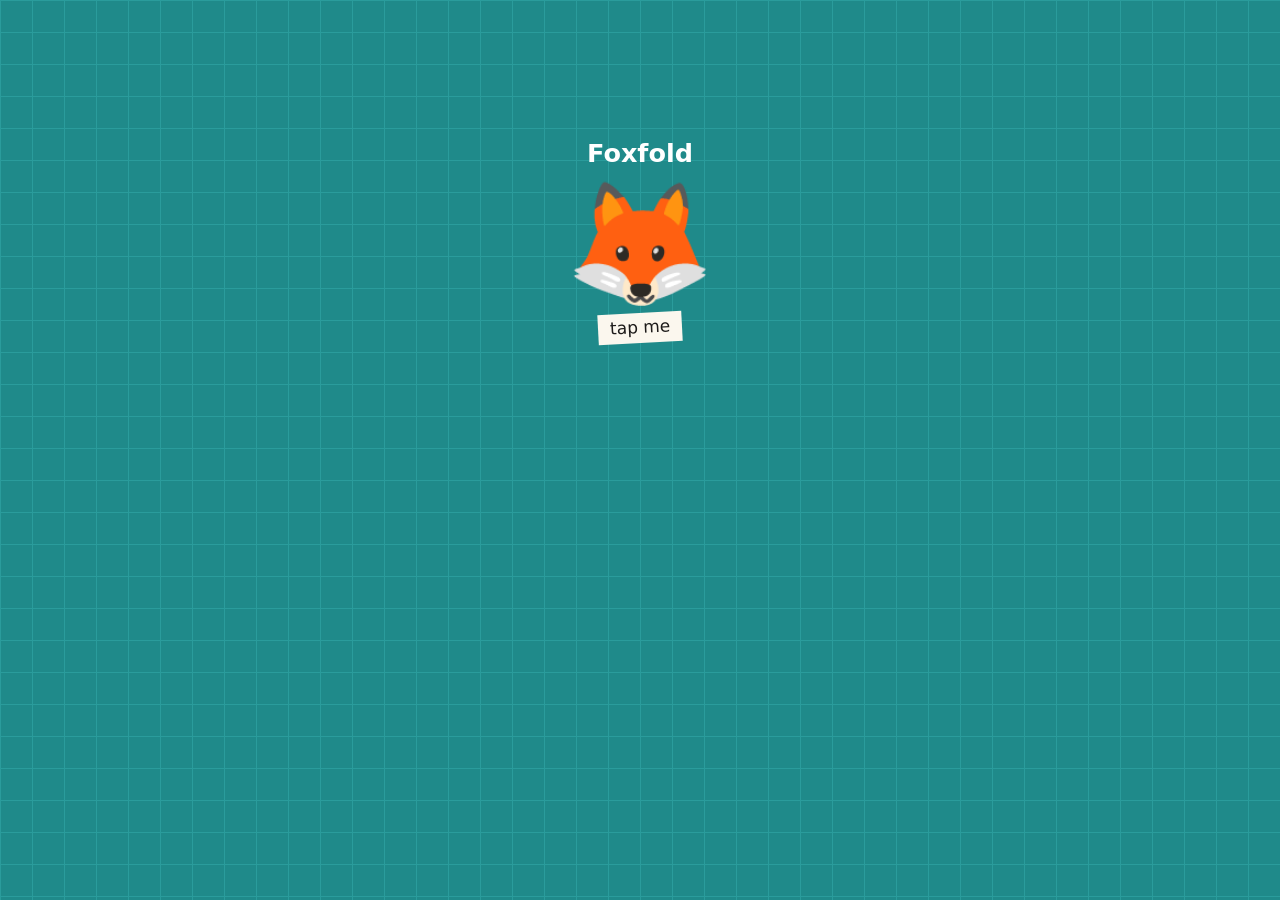
==== index.html @ 164e58bf "Milestone 1: skeleton, four-state flow, content loader, two sample topics Co-Authored-By: Claude Son" ====
<!doctype html>
<html lang="en">
<head>
<meta charset="utf-8">
<meta name="viewport" content="width=device-width, initial-scale=1, viewport-fit=cover">
<title>Foxfold</title>
<link rel="stylesheet" href="app/style.css">
</head>
<body>
<main id="app" aria-live="polite"></main>
<script type="module" src="app/main.js"></script>
</body>
</html>
---- app/style.css ----
:root {
  --mat: #1f8a8a; --mat-line: #2a9c9c; --paper: #fbf7ee; --ink: #1d1b1a;
  --t1: #f6c23e; --t2: #6bb7e8; --t3: #f08a8a; --t4: #7fd4a8; --t5: #9a86e0; --t6: #232c52;
}
* { box-sizing: border-box; }
body {
  margin: 0; min-height: 100vh; color: var(--ink);
  font: 17px/1.5 Nunito, system-ui, sans-serif;
  background-color: var(--mat);
  background-image: linear-gradient(var(--mat-line) 1px, transparent 1px), linear-gradient(90deg, var(--mat-line) 1px, transparent 1px);
  background-size: 32px 32px;
}
h1, h2 { font-family: 'Baloo 2', system-ui, sans-serif; margin: .4em 0; color: #fff; }
#app { max-width: 560px; margin: 0 auto; padding: 16px; }
.screen { animation: fade .25s ease-out; }
@keyframes fade { from { opacity: 0; } to { opacity: 1; } }
.home { text-align: center; padding-top: 12vh; }
.fox { font-size: 120px; background: none; border: 0; cursor: pointer; line-height: 1; }
.tag { display: block; width: fit-content; margin: 8px auto; padding: 2px 12px; background: var(--paper); transform: rotate(-3deg); }
button { font: inherit; color: inherit; cursor: pointer; }
.tab { background: var(--paper); border: 0; border-bottom: 4px solid rgba(0,0,0,.25); padding: 10px 16px; min-height: 44px; text-align: left; }
.tab:disabled { opacity: .4; }
.list { display: grid; gap: 12px; margin-top: 12px; }
.grid { display: grid; grid-template-columns: 1fr 1fr; gap: 12px; margin-top: 12px; }
.shape { border: 0; border-bottom: 5px solid rgba(0,0,0,.25); padding: 20px 10px; min-height: 110px; display: grid; gap: 4px; align-content: center; }
.track-1 { background: var(--t1); } .track-2 { background: var(--t2); } .track-3 { background: var(--t3); }
.track-4 { background: var(--t4); } .track-5 { background: var(--t5); } .track-6 { background: var(--t6); color: #dfe4f0; }
.shape.soon { background: var(--paper); color: var(--ink); opacity: .6; border-style: dashed; cursor: default; }
.fold { background: var(--paper); padding: 20px; margin: 12px 0; min-height: 220px; border-bottom: 6px solid rgba(0,0,0,.2); }
.nav { display: flex; justify-content: space-between; align-items: center; color: #fff; }
.say { display: flex; gap: 12px; align-items: flex-start; }
.mini-fox { font-size: 36px; } .say p, .q { margin: 0; }
.pick { display: grid; gap: 10px; }
.opt { background: #fff; border: 2px solid var(--ink); padding: 10px 14px; text-align: left; min-height: 44px; }
.opt.right { background: #bfeccb; } .opt.wrong { background: #f7c4c4; }
.why { margin: 4px 0 0; font-style: italic; }
.error { background: #fff; padding: 12px; }
code { background: rgba(0,0,0,.08); padding: 0 4px; }
[hidden] { display: none; }
@media (prefers-reduced-motion: reduce) { .screen { animation: none; } }
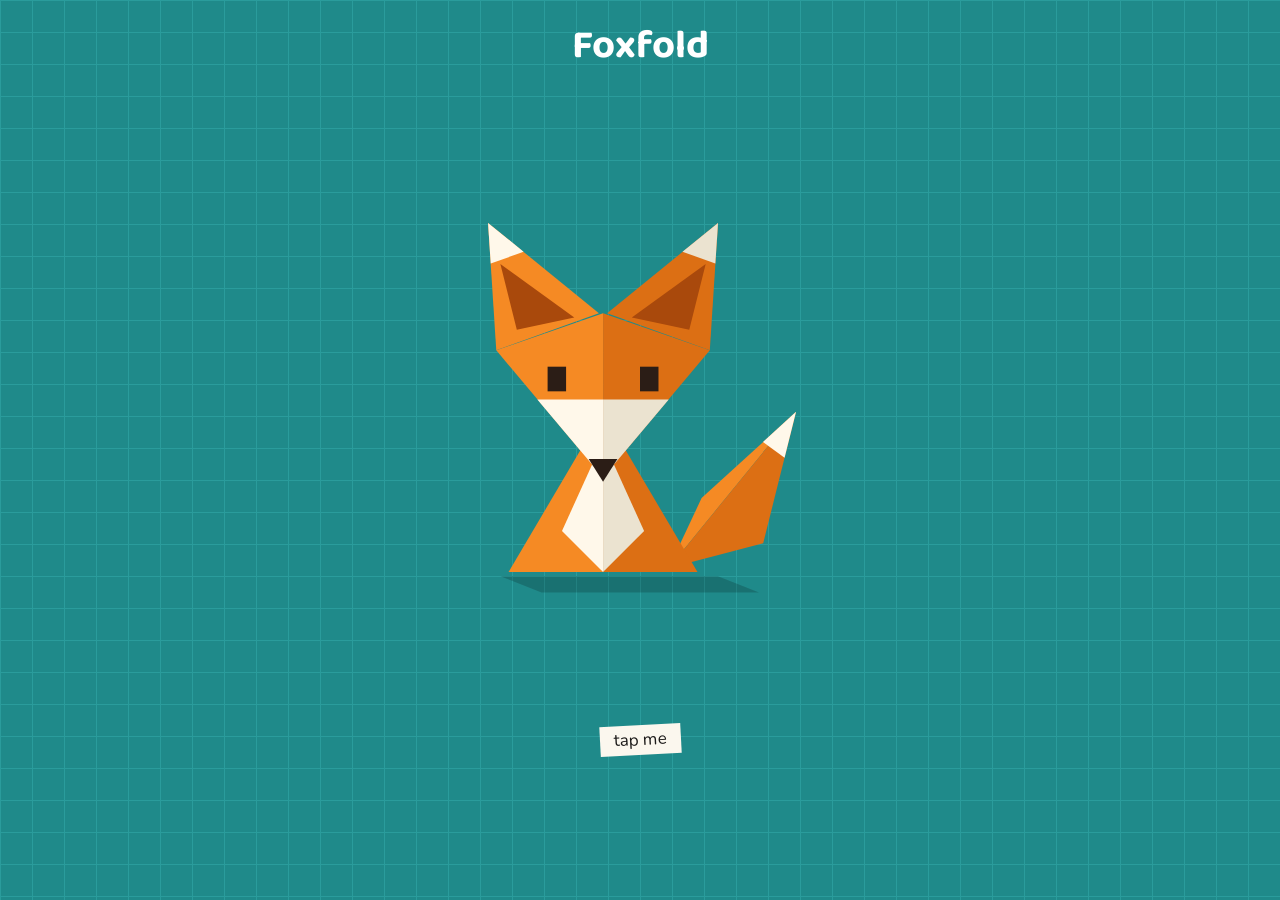
==== commit 11a685cc: "Milestone 7: Nib SVG fox, idle loop, tap reactions, first-visit fold-up, tail-to-tracks reveal with " ====
--- a/index.html
+++ b/index.html
@@ -4,10 +4,25 @@
 <meta charset="utf-8">
 <meta name="viewport" content="width=device-width, initial-scale=1, viewport-fit=cover">
 <title>Foxfold</title>
+<meta name="description" content="Learn Claude and AI basics, one fold at a time.">
+<meta name="theme-color" content="#1f8a8a">
+<link rel="manifest" href="manifest.webmanifest">
+<link rel="icon" type="image/png" href="icons/icon-192.png">
+<link rel="apple-touch-icon" href="icons/apple-touch-icon.png">
+<meta name="apple-mobile-web-app-capable" content="yes">
+<meta name="mobile-web-app-capable" content="yes">
+<meta name="apple-mobile-web-app-title" content="Foxfold">
+<link rel="preload" href="assets/fonts/baloo2.woff2" as="font" type="font/woff2" crossorigin>
+<link rel="preload" href="assets/fonts/nunito.woff2" as="font" type="font/woff2" crossorigin>
 <link rel="stylesheet" href="app/style.css">
 </head>
 <body>
 <main id="app" aria-live="polite"></main>
 <script type="module" src="app/main.js"></script>
+<script>
+if ('serviceWorker' in navigator) {
+  window.addEventListener('load', () => navigator.serviceWorker.register('sw.js').catch(() => {}));
+}
+</script>
 </body>
 </html>
--- a/app/style.css
+++ b/app/style.css
@@ -1,3 +1,6 @@
+/* Fonts live in the repo so they work offline (SIL Open Font Licence, see assets/fonts). */
+@font-face { font-family: 'Baloo 2'; src: url('../assets/fonts/baloo2.woff2') format('woff2'); font-weight: 400 800; font-style: normal; font-display: swap; }
+@font-face { font-family: Nunito; src: url('../assets/fonts/nunito.woff2') format('woff2'); font-weight: 200 1000; font-style: normal; font-display: swap; }
 :root {
   --mat: #1f8a8a; --mat-line: #2a9c9c; --paper: #fbf7ee; --ink: #1d1b1a;
   --t1: #f6c23e; --t2: #6bb7e8; --t3: #f08a8a; --t4: #7fd4a8; --t5: #9a86e0; --t6: #232c52;
@@ -11,21 +14,15 @@
   background-size: 32px 32px;
 }
 h1, h2 { font-family: 'Baloo 2', system-ui, sans-serif; margin: .4em 0; color: #fff; }
-#app { max-width: 560px; margin: 0 auto; padding: 16px; }
+#app { max-width: 560px; margin: 0 auto; padding: max(16px, env(safe-area-inset-top)) max(16px, env(safe-area-inset-right)) max(16px, env(safe-area-inset-bottom)) max(16px, env(safe-area-inset-left)); }
 .screen { animation: fade .25s ease-out; }
 @keyframes fade { from { opacity: 0; } to { opacity: 1; } }
-.home { text-align: center; padding-top: 12vh; }
-.fox { font-size: 120px; background: none; border: 0; cursor: pointer; line-height: 1; }
-.tag { display: block; width: fit-content; margin: 8px auto; padding: 2px 12px; background: var(--paper); transform: rotate(-3deg); }
 button { font: inherit; color: inherit; cursor: pointer; }
 .tab { background: var(--paper); border: 0; border-bottom: 4px solid rgba(0,0,0,.25); padding: 10px 16px; min-height: 44px; text-align: left; }
 .tab:disabled { opacity: .4; }
 .list { display: grid; gap: 12px; margin-top: 12px; }
-.grid { display: grid; grid-template-columns: 1fr 1fr; gap: 12px; margin-top: 12px; }
-.shape { border: 0; border-bottom: 5px solid rgba(0,0,0,.25); padding: 20px 10px; min-height: 110px; display: grid; gap: 4px; align-content: center; }
 .track-1 { background: var(--t1); } .track-2 { background: var(--t2); } .track-3 { background: var(--t3); }
 .track-4 { background: var(--t4); } .track-5 { background: var(--t5); } .track-6 { background: var(--t6); color: #dfe4f0; }
-.shape.soon { background: var(--paper); color: var(--ink); opacity: .6; border-style: dashed; cursor: default; }
 .fold { background: var(--paper); padding: 20px; margin: 12px 0; min-height: 220px; border-bottom: 6px solid rgba(0,0,0,.2); }
 .nav { display: flex; justify-content: space-between; align-items: center; color: #fff; }
 .say { display: flex; gap: 12px; align-items: flex-start; }
@@ -38,3 +35,115 @@
 code { background: rgba(0,0,0,.08); padding: 0 4px; }
 [hidden] { display: none; }
 @media (prefers-reduced-motion: reduce) { .screen { animation: none; } }
+
+/* Widgets (plain form) */
+.steps { margin: 0; padding-left: 1.4em; display: grid; gap: 8px; }
+.plane { background: #fff; border: 2px solid var(--ink); padding: 14px; margin: 10px 0; text-align: center; font-weight: 700; clip-path: polygon(0 0, 100% 0, 100% 100%, 8% 100%, 0 88%); }
+.baskets { display: grid; grid-template-columns: repeat(auto-fit, minmax(110px, 1fr)); gap: 8px; }
+.basket { background: var(--t2); border: 0; border-bottom: 4px solid rgba(0,0,0,.25); min-height: 48px; padding: 8px; font-weight: 700; }
+.shake { animation: shake .3s; }
+@keyframes shake { 25% { transform: translateX(-6px); } 75% { transform: translateX(6px); } }
+.flip { display: grid; gap: 10px; }
+.card { background: #fff; border: 2px solid var(--ink); border-left: 8px solid var(--t3); padding: 12px; text-align: left; min-height: 64px; width: 100%; }
+.card.strong { border-left-color: var(--t4); }
+.face { display: grid; gap: 4px; } .face small { text-transform: uppercase; letter-spacing: .05em; opacity: .7; }
+.meter { display: grid; gap: 10px; }
+.bar { height: 22px; background: #fff; border: 2px solid var(--ink); } .fill { height: 100%; background: var(--t1); }
+.meter input { width: 100%; min-height: 44px; }
+.slots { list-style: none; margin: 10px 0; padding: 0; display: grid; gap: 6px; }
+.slots li { border: 2px dashed var(--ink); padding: 6px 10px; min-height: 48px; display: grid; }
+.slots li.filled { border-style: solid; background: #fff; }
+.slots small { opacity: .6; text-transform: uppercase; }
+.tray { display: flex; flex-wrap: wrap; gap: 8px; }
+.piece { background: var(--t3); border: 0; border-bottom: 4px solid rgba(0,0,0,.25); padding: 8px 12px; min-height: 44px; text-align: left; }
+.seg { background: #fff; border: 1px solid var(--ink); padding: 4px 8px; min-height: 44px; margin: 2px 0; text-align: left; }
+.seg.right { background: #f7c4c4; } .seg.wrong { background: #e6e6e6; opacity: .6; }
+@media (prefers-reduced-motion: reduce) { .shake { animation: none; } }
+
+/* Stars (saved progress) */
+.star { color: #f6c23e; text-shadow: 0 2px 0 rgba(0,0,0,.25); }
+
+/* Freshness stamp and notes */
+.stamp-row { margin-top: 16px; padding-top: 12px; border-top: 2px dashed rgba(0,0,0,.25); font-size: 15px; }
+.stamp { display: inline-block; padding: 2px 12px; border: 3px dashed var(--t3); color: #9a2f2f; font-weight: 800; text-transform: uppercase; letter-spacing: .06em; transform: rotate(-2deg); }
+.stale { margin: 8px 0 0; padding: 6px 10px; background: #fff0c2; border-left: 5px solid var(--t1); }
+.sources { margin: 8px 0 0; padding-left: 1.2em; }
+.sources a { color: #0b5a8a; }
+
+/* Home and tracks: Nib and the ring of shapes (one shared SVG stage) */
+.stage-head { display: flex; align-items: center; gap: 12px; min-height: 60px; }
+.stage-head h1, .stage-head h2 { margin: 0; }
+.home .stage-head { justify-content: center; }
+.stage-head h1 { font-size: 40px; line-height: 1.1; }
+.stage { display: block; width: 100%; height: auto; overflow: visible; user-select: none; -webkit-user-select: none; touch-action: manipulation; -webkit-tap-highlight-color: transparent; }
+.stage text { font: 600 15px 'Baloo 2', system-ui, sans-serif; fill: var(--ink); }
+.stage text.small { font-size: 12px; }
+.stage .paper { fill: var(--paper); }
+.stage .hit { fill: transparent; }
+.stage [role=button] { cursor: pointer; outline: none; }
+.stage [role=button]:focus-visible .hit { stroke: #fff; stroke-width: 3; stroke-dasharray: 6 4; }
+.stage [aria-disabled=true] { cursor: default; }
+
+/* Track paper colours: c1 lit facet, c2 shaded facet, c3 darkest, c4 accent (door, window, silver tip) */
+.t1 { --c1: #f6c23e; --c2: #dfa920; --c3: #b98910; --c4: #fff1bd; }
+.t2 { --c1: #6bb7e8; --c2: #4c9bd2; --c3: #3478ad; --c4: #e4f3fc; }
+.t3 { --c1: #f08a8a; --c2: #db6a6a; --c3: #b84e4e; --c4: #ffe3e3; }
+.t4 { --c1: #7fd4a8; --c2: #58b98a; --c3: #3d9770; --c4: #e3f8ec; }
+.t5 { --c1: #9a86e0; --c2: #7b66c8; --c3: #5c49a6; --c4: #ffe9a8; }
+.t6 { --c1: #232c52; --c2: #313d70; --c3: #161c38; --c4: #c9d1e6; }
+.c1 { fill: var(--c1); } .c2 { fill: var(--c2); } .c3 { fill: var(--c3); } .c4 { fill: var(--c4); }
+.sheet { fill: var(--paper); }
+.crease { fill: none; stroke: rgba(0,0,0,.3); stroke-width: 1.5; stroke-dasharray: 4 4; }
+.dot { fill: none; stroke: var(--paper); stroke-width: 2; }
+.dot.on { fill: var(--t1); stroke: #7a5a00; stroke-width: 1.5; }
+
+/* Nib colours: n1 lit, n2 shaded, n3 inner ear, nw white tip, nw2 shaded white */
+.n1 { fill: #f58a24; } .n2 { fill: #dc6f14; } .n3 { fill: #a9490c; }
+.nw { fill: #fff8ea; } .nw2 { fill: #ebe3d0; } .ink { fill: #2b1d16; } .shadow { fill: rgba(0,0,0,.18); }
+
+/* Nib in the middle: large on Home, smaller on Tracks (springy). Positions are in stage units. */
+.nib-place { transform: translate(180px, 222px) scale(1.4); transition: transform .6s cubic-bezier(.34, 1.56, .64, 1); }
+.stage.tracks .nib-place { transform: translate(180px, 222px) scale(.6); }
+
+/* Idle loop: blink, ear twitch, tail swish, a slow head bob */
+.nib-tail { transform-origin: 132px 192px; animation: swish 3.4s ease-in-out infinite; }
+.nib-head { animation: bob 3.4s ease-in-out infinite; }
+.nib-eye { transform-box: fill-box; transform-origin: center; animation: blink 4.6s infinite; }
+.nib-ear { transform-box: fill-box; transform-origin: 50% 100%; }
+.nib-ear-r { animation: twitch 5.5s infinite; }
+.nib-ear-l { animation: twitch 7.3s 2.1s infinite; }
+.crease { vector-effect: non-scaling-stroke; }
+@keyframes swish { 0%, 100% { transform: rotate(-5deg); } 50% { transform: rotate(8deg); } }
+@keyframes bob { 0%, 100% { transform: translateY(0); } 50% { transform: translateY(-2px); } }
+@keyframes blink { 0%, 92%, 100% { transform: scaleY(1); } 95% { transform: scaleY(.08); } }
+@keyframes twitch { 0%, 86%, 100% { transform: rotate(0deg); } 90% { transform: rotate(-12deg); } 94% { transform: rotate(5deg); } }
+
+/* Track shapes: hidden on Home, fold up one after another when Tracks opens */
+.place { visibility: hidden; transition: visibility 0s .4s; }
+.stage.tracks .place { visibility: visible; transition-delay: 0s; }
+.bob { animation: float 3.2s ease-in-out infinite; animation-delay: calc(var(--i) * -.55s); }
+@keyframes float { 0%, 100% { transform: translateY(-2px); } 50% { transform: translateY(3px); } }
+.body { transform: scale(.04, .02) rotate(-12deg); transition: transform .28s ease-in; transition-delay: calc((5 - var(--i)) * 35ms); }
+.stage.tracks .body { transform: none; transition: transform .55s cubic-bezier(.34, 1.56, .64, 1); transition-delay: calc(640ms + var(--i) * 90ms); }
+.meta { transform: scaleY(0); transition: transform .2s ease-in; }
+.stage.tracks .meta { transform: none; transition: transform .45s cubic-bezier(.34, 1.56, .64, 1); transition-delay: calc(900ms + var(--i) * 90ms); }
+.stage.instant *, .stage.instant { transition: none !important; }
+.stage.instant .body, .stage.instant .meta { transition: none !important; }
+.stage .strip .c1, .stage .strip .c2 { stroke: none; }
+
+/* "tap me" tag: a paper tab that flaps shut when the tracks open */
+.tag { display: block; width: fit-content; margin: 4px auto; padding: 2px 14px; background: var(--paper); transform: rotate(-3deg); transition: transform .3s cubic-bezier(.34, 1.56, .64, 1); }
+.tracks .tag { transform: rotate(-3deg) scaleY(0); visibility: hidden; transition: transform .25s ease-in, visibility 0s .25s; }
+.tag.late { animation: tag-in .5s 2.2s cubic-bezier(.34, 1.56, .64, 1) backwards; }
+@keyframes tag-in { from { transform: rotate(-3deg) scaleY(0); } }
+
+/* Reduce motion: no idle loops, no hops; shapes just fade in */
+@media (prefers-reduced-motion: reduce) {
+  .nib-tail, .nib-head, .nib-eye, .nib-ear, .bob, .tag.late { animation: none; }
+  .nib-place, .stage.tracks .nib-place { transition: none; }
+  .body, .stage.tracks .body { transform: none; opacity: 0; transition: opacity .2s; transition-delay: 0s; }
+  .stage.tracks .body { opacity: 1; }
+  .meta, .stage.tracks .meta { transform: none; opacity: 0; transition: opacity .2s; transition-delay: 0s; }
+  .stage.tracks .meta { opacity: 1; }
+  .tag, .tracks .tag { transition: none; }
+}
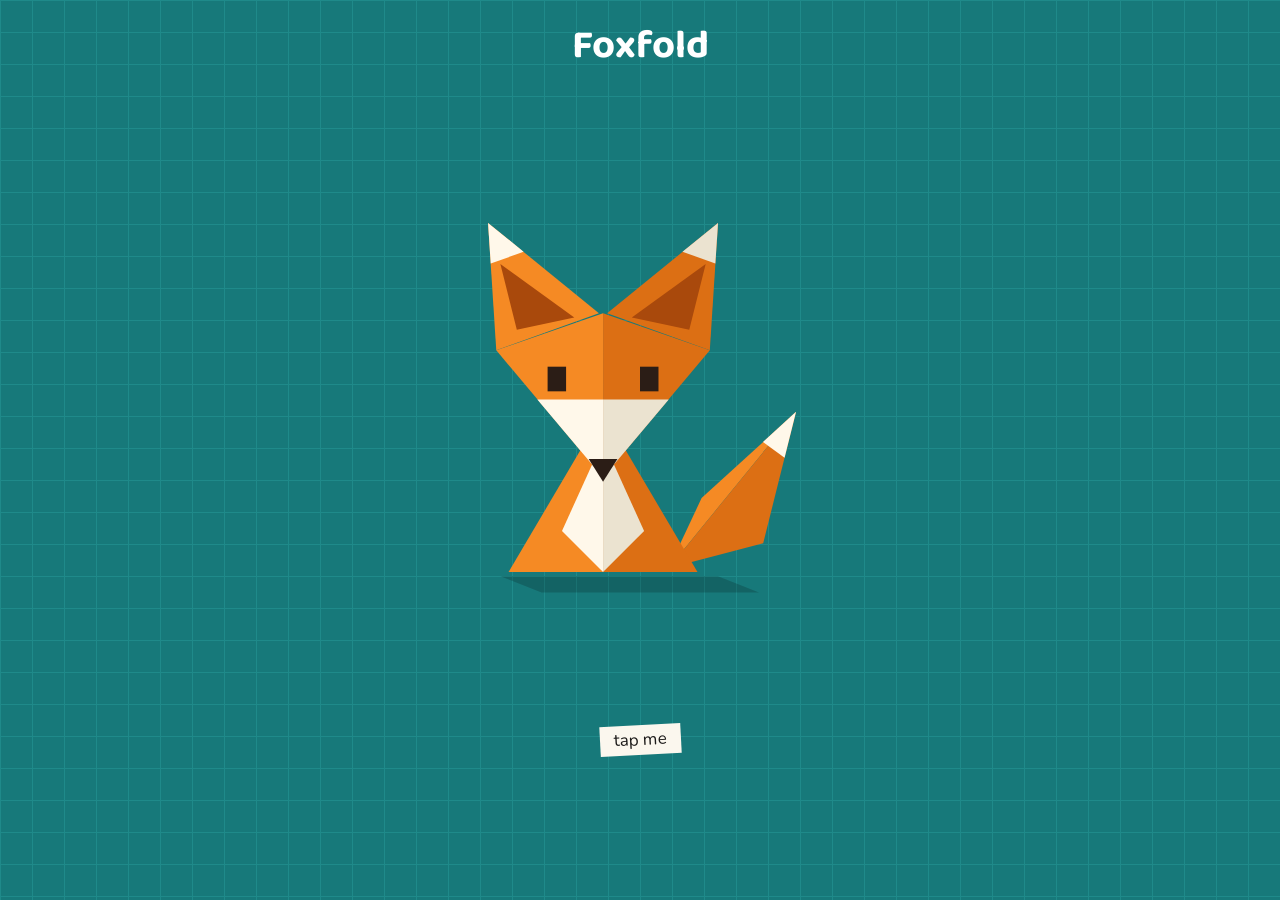
==== commit e95db7e4: "Milestone 9: fold-to-fold page turns, star reward, Nib reacts in games, reduced-motion fade, tap tar" ====
--- a/index.html
+++ b/index.html
@@ -5,7 +5,7 @@
 <meta name="viewport" content="width=device-width, initial-scale=1, viewport-fit=cover">
 <title>Foxfold</title>
 <meta name="description" content="Learn Claude and AI basics, one fold at a time.">
-<meta name="theme-color" content="#1f8a8a">
+<meta name="theme-color" content="#17797a">
 <link rel="manifest" href="manifest.webmanifest">
 <link rel="icon" type="image/png" href="icons/icon-192.png">
 <link rel="apple-touch-icon" href="icons/apple-touch-icon.png">
--- a/app/style.css
+++ b/app/style.css
@@ -2,13 +2,14 @@
 @font-face { font-family: 'Baloo 2'; src: url('../assets/fonts/baloo2.woff2') format('woff2'); font-weight: 400 800; font-style: normal; font-display: swap; }
 @font-face { font-family: Nunito; src: url('../assets/fonts/nunito.woff2') format('woff2'); font-weight: 200 1000; font-style: normal; font-display: swap; }
 :root {
-  --mat: #1f8a8a; --mat-line: #2a9c9c; --paper: #fbf7ee; --ink: #1d1b1a;
+  --mat: #17797a; --mat-line: #1f8a8a; --paper: #fbf7ee; --ink: #1d1b1a;
   --t1: #f6c23e; --t2: #6bb7e8; --t3: #f08a8a; --t4: #7fd4a8; --t5: #9a86e0; --t6: #232c52;
 }
 * { box-sizing: border-box; }
 body {
   margin: 0; min-height: 100vh; color: var(--ink);
   font: 17px/1.5 Nunito, system-ui, sans-serif;
+  font-synthesis: none; /* no italic file is shipped, so never fake one */
   background-color: var(--mat);
   background-image: linear-gradient(var(--mat-line) 1px, transparent 1px), linear-gradient(90deg, var(--mat-line) 1px, transparent 1px);
   background-size: 32px 32px;
@@ -17,7 +18,7 @@
 #app { max-width: 560px; margin: 0 auto; padding: max(16px, env(safe-area-inset-top)) max(16px, env(safe-area-inset-right)) max(16px, env(safe-area-inset-bottom)) max(16px, env(safe-area-inset-left)); }
 .screen { animation: fade .25s ease-out; }
 @keyframes fade { from { opacity: 0; } to { opacity: 1; } }
-button { font: inherit; color: inherit; cursor: pointer; }
+button { font: inherit; color: inherit; cursor: pointer; touch-action: manipulation; -webkit-tap-highlight-color: transparent; }
 .tab { background: var(--paper); border: 0; border-bottom: 4px solid rgba(0,0,0,.25); padding: 10px 16px; min-height: 44px; text-align: left; }
 .tab:disabled { opacity: .4; }
 .list { display: grid; gap: 12px; margin-top: 12px; }
@@ -30,11 +31,11 @@
 .pick { display: grid; gap: 10px; }
 .opt { background: #fff; border: 2px solid var(--ink); padding: 10px 14px; text-align: left; min-height: 44px; }
 .opt.right { background: #bfeccb; } .opt.wrong { background: #f7c4c4; }
-.why { margin: 4px 0 0; font-style: italic; }
+.why { margin: 4px 0 0; padding-left: 10px; border-left: 4px solid var(--t4); }
 .error { background: #fff; padding: 12px; }
 code { background: rgba(0,0,0,.08); padding: 0 4px; }
 [hidden] { display: none; }
-@media (prefers-reduced-motion: reduce) { .screen { animation: none; } }
+@media (prefers-reduced-motion: reduce) { .screen { animation-duration: .12s; animation-timing-function: linear; } }
 
 /* Widgets (plain form) */
 .steps { margin: 0; padding-left: 1.4em; display: grid; gap: 8px; }
@@ -46,29 +47,30 @@
 .flip { display: grid; gap: 10px; }
 .card { background: #fff; border: 2px solid var(--ink); border-left: 8px solid var(--t3); padding: 12px; text-align: left; min-height: 64px; width: 100%; }
 .card.strong { border-left-color: var(--t4); }
-.face { display: grid; gap: 4px; } .face small { text-transform: uppercase; letter-spacing: .05em; opacity: .7; }
+.face { display: grid; gap: 4px; } .face small { font-size: 14px; text-transform: uppercase; letter-spacing: .05em; color: #5a5450; }
+.face em { font-style: normal; padding-left: 10px; border-left: 4px solid var(--t4); }
 .meter { display: grid; gap: 10px; }
 .bar { height: 22px; background: #fff; border: 2px solid var(--ink); } .fill { height: 100%; background: var(--t1); }
 .meter input { width: 100%; min-height: 44px; }
 .slots { list-style: none; margin: 10px 0; padding: 0; display: grid; gap: 6px; }
 .slots li { border: 2px dashed var(--ink); padding: 6px 10px; min-height: 48px; display: grid; }
 .slots li.filled { border-style: solid; background: #fff; }
-.slots small { opacity: .6; text-transform: uppercase; }
+.slots small { font-size: 14px; color: #5a5450; text-transform: uppercase; }
 .tray { display: flex; flex-wrap: wrap; gap: 8px; }
 .piece { background: var(--t3); border: 0; border-bottom: 4px solid rgba(0,0,0,.25); padding: 8px 12px; min-height: 44px; text-align: left; }
 .seg { background: #fff; border: 1px solid var(--ink); padding: 4px 8px; min-height: 44px; margin: 2px 0; text-align: left; }
-.seg.right { background: #f7c4c4; } .seg.wrong { background: #e6e6e6; opacity: .6; }
+.seg.right { background: #f7c4c4; } .seg.wrong { background: #e6e6e6; color: #595959; }
 @media (prefers-reduced-motion: reduce) { .shake { animation: none; } }
 
 /* Stars (saved progress) */
 .star { color: #f6c23e; text-shadow: 0 2px 0 rgba(0,0,0,.25); }
 
 /* Freshness stamp and notes */
-.stamp-row { margin-top: 16px; padding-top: 12px; border-top: 2px dashed rgba(0,0,0,.25); font-size: 15px; }
+.stamp-row { margin-top: 16px; padding-top: 12px; border-top: 2px dashed rgba(0,0,0,.25); font-size: 16px; }
 .stamp { display: inline-block; padding: 2px 12px; border: 3px dashed var(--t3); color: #9a2f2f; font-weight: 800; text-transform: uppercase; letter-spacing: .06em; transform: rotate(-2deg); }
 .stale { margin: 8px 0 0; padding: 6px 10px; background: #fff0c2; border-left: 5px solid var(--t1); }
 .sources { margin: 8px 0 0; padding-left: 1.2em; }
-.sources a { color: #0b5a8a; }
+.sources a { color: #0b5a8a; display: inline-block; padding: 10px 0; min-height: 44px; }
 
 /* Home and tracks: Nib and the ring of shapes (one shared SVG stage) */
 .stage-head { display: flex; align-items: center; gap: 12px; min-height: 60px; }
@@ -77,7 +79,7 @@
 .stage-head h1 { font-size: 40px; line-height: 1.1; }
 .stage { display: block; width: 100%; height: auto; overflow: visible; user-select: none; -webkit-user-select: none; touch-action: manipulation; -webkit-tap-highlight-color: transparent; }
 .stage text { font: 600 15px 'Baloo 2', system-ui, sans-serif; fill: var(--ink); }
-.stage text.small { font-size: 12px; }
+.stage text.small { font-size: 13px; }
 .stage .paper { fill: var(--paper); }
 .stage .hit { fill: transparent; }
 .stage [role=button] { cursor: pointer; outline: none; }
@@ -147,3 +149,51 @@
   .stage.tracks .meta { opacity: 1; }
   .tag, .tracks .tag { transition: none; }
 }
+
+/* Unfolding moves (flow.js): the outgoing screen rides in a fixed overlay while the next one is in place */
+.screen.flow { animation: none; position: relative; z-index: 2; }
+.overlay { position: fixed; inset: 0; pointer-events: none; overflow: hidden; }
+.ghost { position: fixed; pointer-events: none; }
+.ghost svg, .walker svg { display: block; overflow: visible; }
+.stage-head, .page-head, .nav { transform-origin: 50% 0; }
+.page-head h2 { margin-top: .2em; }
+
+/* Topics sheet: a paper page, a dashed fold line winding down it, tabs that stand up along the line */
+.sheet { position: relative; background: var(--paper); border-bottom: 6px solid rgba(0,0,0,.2); margin: 12px 0 24px; transform-origin: 50% 0; }
+.sheet .line { position: absolute; inset: 0; width: 100%; height: 100%; overflow: visible; }
+.sheet .crease { stroke: rgba(0,0,0,.4); stroke-width: 2.5; }
+.slot { position: absolute; transform: translateY(-50%); }
+.slot.r { left: 43%; } .slot.l { right: 43%; }
+.popup { display: block; width: 100%; min-height: 56px; font: 600 17px/1.2 'Baloo 2', system-ui, sans-serif; transform-origin: 50% 100%;
+  clip-path: polygon(0 0, calc(100% - 14px) 0, 100% 14px, 100% 100%, 0 100%); }
+.popup .star { text-shadow: none; color: inherit; }
+.walker { position: absolute; width: 64px; height: 64px; margin: -32px 0 0 -32px; pointer-events: none; z-index: 3; }
+
+/* Cover: coloured paper over a sheet or page while it is still folding; it flaps up to show the face */
+.fold { position: relative; transform-origin: 50% 0; } /* pose() in fx.js assumes a top-centre origin */
+.cover { position: absolute; inset: 0; z-index: 5; pointer-events: none; background: var(--c1); transform-origin: 50% 0;
+  transform: perspective(700px) rotateX(-100deg); backface-visibility: hidden; -webkit-backface-visibility: hidden; }
+.cover::before, .cover::after { content: ''; position: absolute; left: 0; right: 0; border-top: 2px dashed rgba(0,0,0,.25); }
+.cover::before { top: 33.3%; } .cover::after { top: 66.6%; }
+
+/* Returning to Tracks: shapes open after the sheet starts to fold, so delays are shorter */
+.stage.tracks.gather .body { transform: scale(.04, .02) rotate(-12deg); }
+.stage.tracks.gather .meta { transform: scaleY(0); }
+.stage.tracks.back .body { transition-delay: calc(80ms + var(--i) * 60ms); }
+.stage.tracks.back .meta { transition-delay: calc(400ms + var(--i) * 60ms); }
+.place.hold .body { visibility: hidden; }
+/* Leaving Tracks for a sheet: the other shapes fold flat */
+.stage.tracks.away .body { transform: scale(.04, .02) rotate(-12deg); transition: transform .26s ease-in; transition-delay: calc((5 - var(--i)) * 30ms); }
+.stage.tracks.away .meta { transform: scaleY(0); transition: transform .2s ease-in; transition-delay: 0s; }
+
+/* Polish: Nib on the topic page, page-corner curl, star reward */
+.nav-mid { display: grid; justify-items: center; line-height: 1.1; }
+.nib-corner { display: block; overflow: visible; margin-top: -4px; }
+.nav .tab { color: var(--ink); min-width: 96px; text-align: center; }
+.page-head .star { display: inline-block; }
+.page-head .star[hidden] { display: none; }
+/* The bottom-right corner is folded over: the mat shows where it was, a darker flap lies on the page. */
+.fold.more { clip-path: polygon(0 0, 100% 0, 100% calc(100% - 30px), calc(100% - 30px) 100%, 0 100%); }
+.fold.more::after { content: ''; position: absolute; right: 0; bottom: 0; width: 30px; height: 30px; background: #d9d0b9; clip-path: polygon(0 0, 100% 0, 0 100%); pointer-events: none; }
+.reward { position: fixed; z-index: 6; pointer-events: none; opacity: 0; }
+.reward svg { display: block; overflow: visible; }
